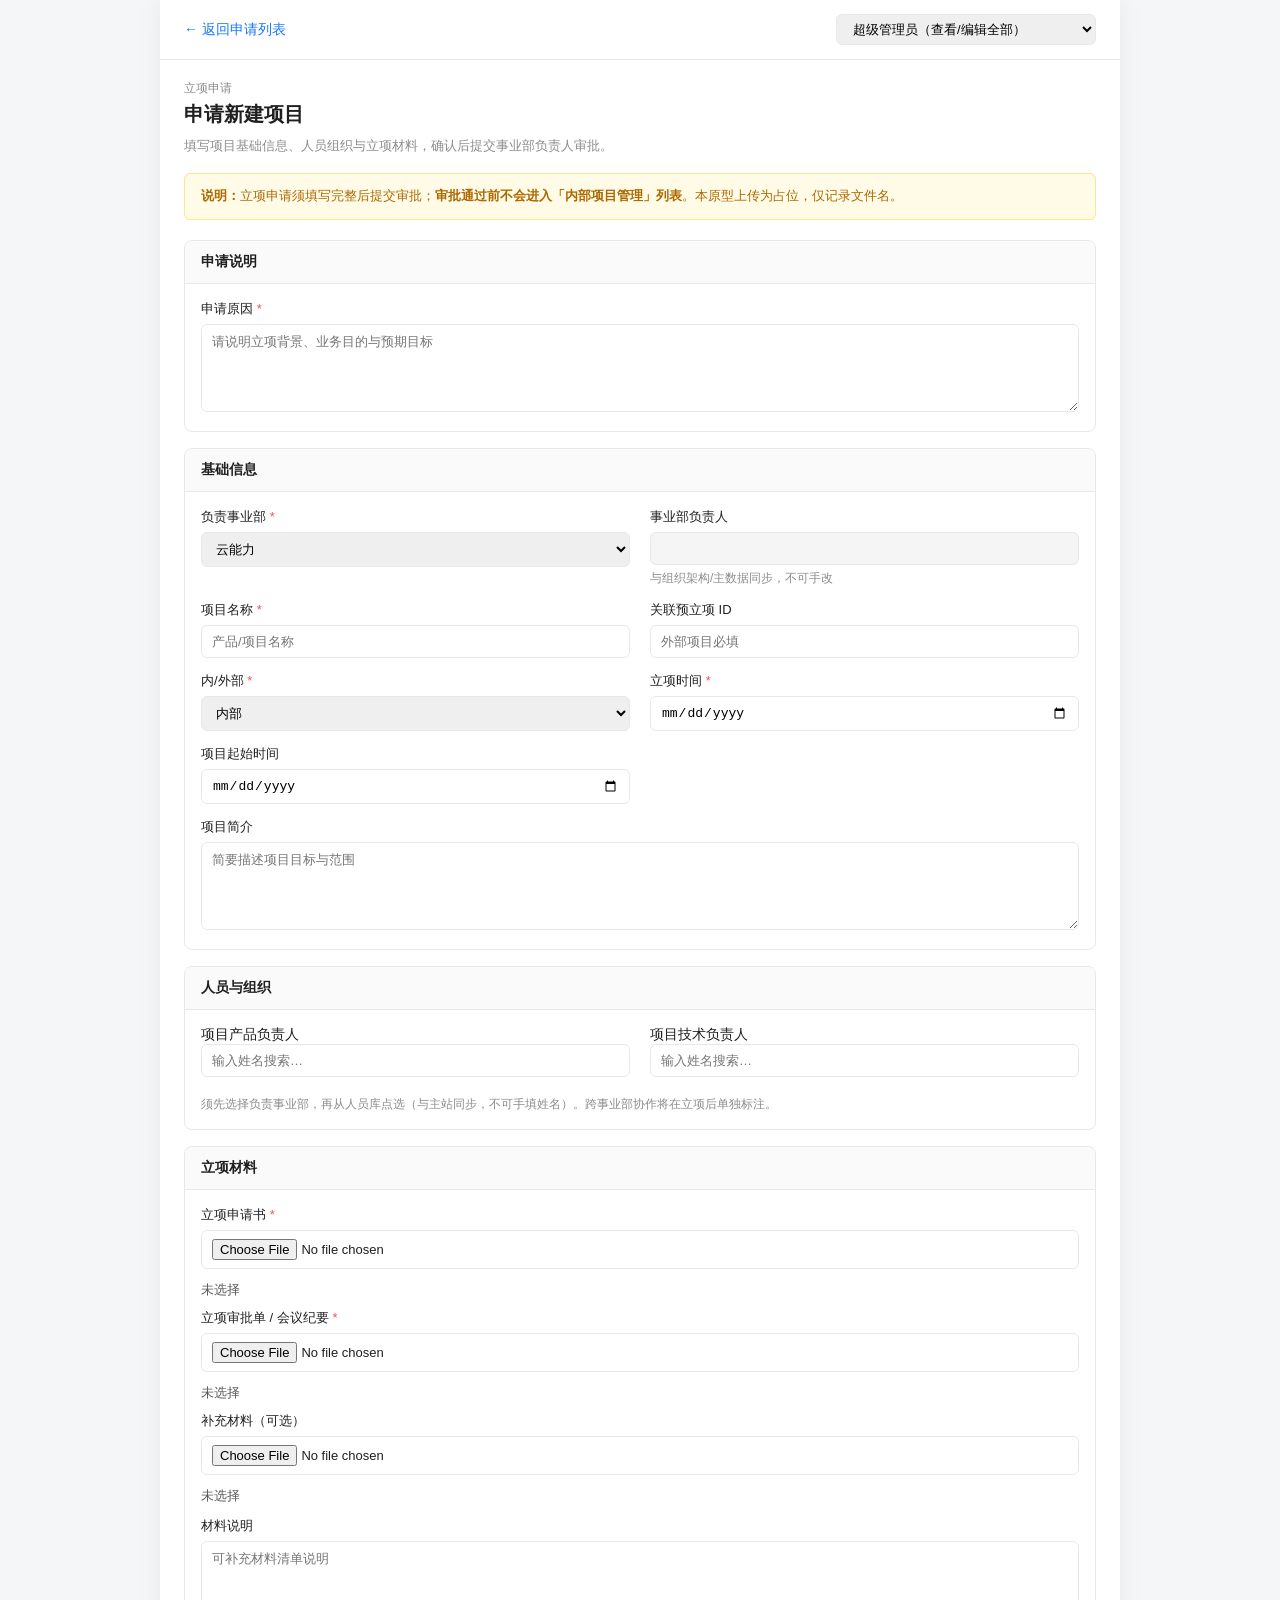
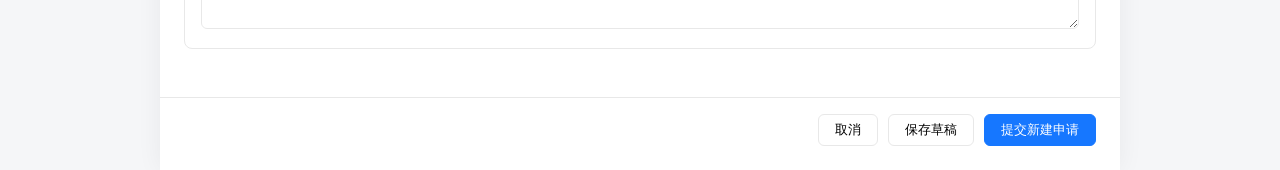
==== internal-project-management/apply-form.html @ 118da161 "Add files via upload" ====
<!DOCTYPE html>
<html lang="zh-CN">
<head>
  <meta charset="UTF-8" />
  <meta name="viewport" content="width=device-width, initial-scale=1.0" />
  <title>申请新建项目 — 内部项目管理原型图</title>
  <link rel="stylesheet" href="css/common.css" />
  <link rel="stylesheet" href="css/apply-form.css" />
</head>
<body>
  <div class="apply-form-app" id="applyFormRoot">
    <header class="apply-form-topbar">
      <a href="index.html#apply" id="btnBackApply">← 返回申请列表</a>
      <select class="role-select" id="roleSelect" aria-label="原型角色" style="padding:6px 12px;border:1px solid var(--border);border-radius:6px;min-width:260px;font-size:13px"></select>
    </header>
    <div class="apply-form-head">
      <div class="eyebrow">立项申请</div>
      <h2 id="pageTitle">申请新建项目</h2>
      <p class="lead" id="pageLead">填写项目基础信息、人员组织与立项材料，确认后提交事业部负责人审批。</p>
    </div>
    <main class="apply-form-body" id="applyFormMain"></main>
    <footer class="apply-form-footer" id="applyFormFooter"></footer>
  </div>
  <div class="toast" id="toast"></div>
  <div class="modal-overlay confirm-modal" id="confirmModal">
    <div class="modal">
      <div class="modal-header"><span id="confirmTitle">请确认</span></div>
      <div class="modal-body"><div id="confirmMessage"></div></div>
      <div class="modal-footer" style="padding:12px 20px;border-top:1px solid #e8e8e8;display:flex;justify-content:flex-end;gap:8px">
        <button type="button" class="btn" id="confirmCancel">取消</button>
        <button type="button" class="btn btn-primary" id="confirmOk">确认</button>
      </div>
    </div>
  </div>
  <script src="js/store.js"></script>
  <script src="js/approval.js"></script>
  <script src="js/project-edit.js"></script>
  <script src="js/apply-form.js"></script>
</body>
</html>
---- internal-project-management/css/common.css ----
:root {
  --primary: #1677ff;
  --primary-hover: #4096ff;
  --border: #e8e8e8;
  --bg: #f5f6f8;
  --text: #1f1f1f;
  --text-secondary: #8c8c8c;
  --status-online: #52c41a;
  --status-dev: #1677ff;
  --status-offline: #8c8c8c;
}
* { box-sizing: border-box; margin: 0; padding: 0; }
body {
  font-family: -apple-system, BlinkMacSystemFont, "Segoe UI", "PingFang SC", "Microsoft YaHei", sans-serif;
  font-size: 14px;
  color: var(--text);
  background: var(--bg);
  min-height: 100vh;
}
.btn {
  height: 32px;
  padding: 0 16px;
  border-radius: 6px;
  font-size: 13px;
  cursor: pointer;
  border: 1px solid var(--border);
  background: #fff;
  display: inline-flex;
  align-items: center;
  justify-content: center;
}
.btn-primary { background: var(--primary); color: #fff; border-color: var(--primary); }
.btn-primary:hover { background: var(--primary-hover); }
.btn:disabled { opacity: .45; cursor: not-allowed; }
.btn-danger { color: #ff4d4f; border-color: #ffccc7; }
.btn-danger:hover { background: #fff2f0; }
.status-badge {
  display: inline-flex;
  align-items: center;
  gap: 6px;
  padding: 4px 12px;
  border-radius: 6px;
  font-weight: 600;
  font-size: 13px;
}
.status-badge::before { content: ""; width: 8px; height: 8px; border-radius: 50%; }
.status-online { background: #f6ffed; color: #389e0d; border: 1px solid #b7eb8f; }
.status-online::before { background: var(--status-online); }
.status-dev { background: #e6f4ff; color: #0958d9; border: 1px solid #91caff; }
.status-dev::before { background: var(--status-dev); }
.status-offline { background: #f5f5f5; color: #595959; border: 1px solid #d9d9d9; }
.status-offline::before { background: var(--status-offline); }
.action-tag { font-size: 11px; padding: 1px 6px; border-radius: 3px; white-space: nowrap; }
.tag-warn { background: #fff7e6; color: #d46b08; border: 1px solid #ffd591; }
.tag-danger { background: #fff2f0; color: #cf1322; border: 1px solid #ffccc7; }
.modal-overlay {
  display: none;
  position: fixed;
  inset: 0;
  background: rgba(0,0,0,.45);
  z-index: 1000;
  align-items: center;
  justify-content: center;
  padding: 24px;
  pointer-events: none;
}
.modal-overlay.show { display: flex; pointer-events: auto; }
#modal.modal-overlay.show { z-index: 1100; }
.confirm-modal.show { z-index: 1200; }
.modal {
  background: #fff;
  border-radius: 8px;
  width: 480px;
  max-width: 100%;
  max-height: 85vh;
  overflow: hidden;
  display: flex;
  flex-direction: column;
  box-shadow: 0 6px 24px rgba(0,0,0,.15);
}
.modal-header {
  padding: 16px 20px;
  border-bottom: 1px solid var(--border);
  font-weight: 600;
  display: flex;
  justify-content: space-between;
  align-items: center;
  flex-shrink: 0;
}
.modal-close { background: none; border: none; font-size: 20px; cursor: pointer; color: #8c8c8c; }
.modal-body { padding: 20px; overflow-y: auto; flex: 1; }
.modal-footer {
  padding: 12px 20px;
  border-top: 1px solid var(--border);
  display: flex;
  justify-content: flex-end;
  gap: 8px;
  flex-shrink: 0;
}
.modal-footer.hidden { display: none; }
.modal-overlay.wide .modal { width: 560px; }
.modal-overlay.large .modal { width: 640px; }
.modal-body .form-field { margin-bottom: 14px; }
.modal-body .form-field label { display: block; font-size: 13px; margin-bottom: 6px; font-weight: 500; }
.modal-body .form-field input,
.modal-body .form-field textarea,
.modal-body .form-field select {
  width: 100%;
  padding: 8px 10px;
  border: 1px solid var(--border);
  border-radius: 6px;
  font-size: 13px;
}
.modal-body .form-field textarea { min-height: 80px; resize: vertical; }
.field-hint { display: block; font-size: 12px; color: #8c8c8c; margin-bottom: 6px; }
.form-section-title { font-size: 14px; font-weight: 600; margin: 0 0 12px; color: #262626; }

/* 人员搜索选择器 */
.people-picker { position: relative; }
.people-picker-input {
  width: 100%;
  padding: 8px 10px;
  border: 1px solid var(--border);
  border-radius: 6px;
  font-size: 13px;
}
.people-picker-list {
  display: none;
  position: absolute;
  left: 0;
  right: 0;
  top: 100%;
  margin: 4px 0 0;
  padding: 4px 0;
  max-height: 200px;
  overflow-y: auto;
  background: #fff;
  border: 1px solid var(--border);
  border-radius: 6px;
  box-shadow: 0 4px 12px rgba(0,0,0,.1);
  list-style: none;
  z-index: 10;
}
.people-picker-list.open { display: block; }
.people-picker-list li {
  padding: 8px 12px;
  font-size: 13px;
  cursor: pointer;
}
.people-picker-list li:hover,
.people-picker-list li:focus { background: #e6f4ff; color: #0958d9; }
.people-picker-list .people-picker-empty { color: #8c8c8c; cursor: default; }
.people-picker-list .people-picker-empty:hover { background: transparent; color: #8c8c8c; }
.people-picker-add { margin-top: 10px; }

.member-chip-list {
  display: flex;
  flex-wrap: wrap;
  gap: 8px;
  min-height: 32px;
  margin-bottom: 4px;
}
.member-chips-empty { font-size: 12px; color: #8c8c8c; }
.member-chip {
  display: inline-flex;
  align-items: center;
  gap: 4px;
  padding: 4px 8px 4px 10px;
  background: #f0f5ff;
  border: 1px solid #adc6ff;
  border-radius: 4px;
  font-size: 13px;
}
.member-chip-remove {
  border: none;
  background: none;
  color: #8c8c8c;
  cursor: pointer;
  font-size: 16px;
  line-height: 1;
  padding: 0 2px;
}
.member-chip-remove:hover { color: #ff4d4f; }
.cross-members-readonly { margin-top: 16px; padding-top: 12px; border-top: 1px dashed var(--border); }
.cross-members-readonly .member-tags { display: flex; flex-wrap: wrap; gap: 6px; margin-top: 8px; }
.edit-form-grid {
  display: grid;
  grid-template-columns: 1fr 1fr;
  gap: 12px 16px;
}
.edit-form-grid .form-field.full { grid-column: 1 / -1; }
.bu-change-reason.hidden,
.change-approval-reason.hidden { display: none; }
@media (max-width: 560px) {
  .edit-form-grid { grid-template-columns: 1fr; }
}

.cross-members-readonly .member-tag {
  font-size: 12px;
  padding: 2px 8px;
  border-radius: 4px;
  background: #fff7e6;
  border: 1px solid #ffd591;
  color: #d46b08;
}
.toast {
  position: fixed;
  bottom: 24px;
  left: 50%;
  transform: translateX(-50%);
  background: rgba(0,0,0,.78);
  color: #fff;
  padding: 10px 20px;
  border-radius: 6px;
  font-size: 13px;
  z-index: 2000;
  opacity: 0;
  transition: opacity .2s;
  pointer-events: none;
}
.toast.show { opacity: 1; }

/* 审批流程状态 */
.wf-status {
  display: inline-block;
  padding: 2px 10px;
  border-radius: 4px;
  font-size: 12px;
  font-weight: 500;
  cursor: inherit;
}
button.link.wf-status-btn { border: none; background: none; padding: 0; cursor: pointer; }
button.link.wf-status-btn:hover .wf-status { opacity: 0.85; text-decoration: underline; }
.wf-draft { background: #fff7e6; color: #d46b08; border: 1px solid #ffd591; }
.wf-pending { background: #fff2f0; color: #cf1322; border: 1px solid #ffccc7; }
.wf-reviewing { background: #e6f4ff; color: #0958d9; border: 1px solid #91caff; }
.wf-done { background: #f6ffed; color: #389e0d; border: 1px solid #b7eb8f; }
.wf-rejected { background: #f5f5f5; color: #595959; border: 1px solid #d9d9d9; }
.wf-hint { font-size: 12px; color: #8c8c8c; margin-top: 4px; max-width: 280px; }

.wf-chart-title { font-weight: 600; margin-bottom: 8px; }
.wf-chart-meta { font-size: 12px; color: #8c8c8c; display: flex; gap: 16px; margin-bottom: 20px; }
.wf-steps {
  display: flex;
  flex-direction: row;
  align-items: flex-start;
  gap: 0;
  padding: 8px 0 4px;
  overflow-x: auto;
}
.wf-step {
  flex: 1;
  min-width: 140px;
  display: flex;
  flex-direction: column;
  align-items: center;
  text-align: center;
  padding: 0 20px;
  position: relative;
}
.wf-step:not(:last-child)::after {
  content: "";
  position: absolute;
  top: 14px;
  left: calc(50% + 18px);
  width: calc(100% - 36px);
  height: 2px;
  background: #e8e8e8;
  z-index: 0;
}
.wf-step.done:not(:last-child)::after { background: #91caff; }
.wf-step-icon {
  width: 28px;
  height: 28px;
  border-radius: 50%;
  border: 2px solid #d9d9d9;
  display: flex;
  align-items: center;
  justify-content: center;
  font-size: 12px;
  background: #fff;
  flex-shrink: 0;
  z-index: 1;
  margin-bottom: 10px;
}
.wf-step.done .wf-step-icon { background: #1677ff; border-color: #1677ff; color: #fff; }
.wf-step.active .wf-step-icon { border-color: #1677ff; color: #1677ff; box-shadow: 0 0 0 3px #e6f4ff; }
.wf-step.rejected .wf-step-icon { border-color: #ff4d4f; color: #ff4d4f; }
.wf-step-body { width: 100%; }
.wf-step-label { font-weight: 500; font-size: 13px; }
.wf-step-assignee { font-size: 12px; color: #8c8c8c; margin-top: 2px; }
.wf-step-status { font-size: 12px; margin-top: 6px; }
.wf-step-tag { font-size: 11px; padding: 1px 6px; border-radius: 3px; margin-left: 6px; }
.wf-step-tag.pending { background: #fff2f0; color: #cf1322; }
.wf-step-tag.reviewing { background: #e6f4ff; color: #0958d9; }
.wf-step-time { font-size: 11px; color: #bfbfbf; margin-top: 2px; }
.wf-files { margin-top: 20px; padding-top: 16px; border-top: 1px solid #e8e8e8; }
.wf-files-title { font-size: 13px; font-weight: 500; margin-bottom: 10px; }
.wf-file-item {
  display: flex;
  align-items: center;
  gap: 10px;
  padding: 8px 12px;
  background: #fafafa;
  border-radius: 6px;
  margin-bottom: 6px;
  font-size: 13px;
}
.wf-file-size { color: #8c8c8c; font-size: 12px; flex: 1; }

.confirm-modal .modal { width: 420px; }
.confirm-modal .modal-body p { font-size: 14px; line-height: 1.6; }
.flow-modal .modal { width: 560px; }

/* 审批列表内嵌进度 */
#panelApprove table th.col-progress,
#panelApprove table td.col-progress {
  min-width: 320px;
  max-width: 480px;
  white-space: normal;
}
.wf-inline {
  display: flex;
  flex-wrap: wrap;
  align-items: center;
  gap: 2px 0;
  font-size: 12px;
  line-height: 1.4;
}
.wf-inline-arrow {
  display: inline-block;
  width: 14px;
  height: 1px;
  background: #d9d9d9;
  margin: 0 4px;
  position: relative;
  flex-shrink: 0;
}
.wf-inline-arrow::after {
  content: "";
  position: absolute;
  right: 0;
  top: -3px;
  border: 4px solid transparent;
  border-left-color: #d9d9d9;
}
.wf-inline-step {
  display: inline-flex;
  flex-direction: column;
  align-items: center;
  padding: 4px 8px;
  border-radius: 6px;
  border: 1px solid #e8e8e8;
  background: #fafafa;
  min-width: 72px;
  position: relative;
}
.wf-inline-step .wf-inline-label { font-weight: 500; color: #595959; font-size: 11px; }
.wf-inline-step .wf-inline-sub { font-size: 10px; color: #8c8c8c; margin-top: 2px; max-width: 88px; overflow: hidden; text-overflow: ellipsis; white-space: nowrap; }
.wf-inline-step.done { background: #f6ffed; border-color: #b7eb8f; }
.wf-inline-step.done .wf-inline-label { color: #389e0d; }
.wf-inline-step.done::before { content: "✓"; position: absolute; top: -6px; right: -4px; font-size: 10px; color: #52c41a; background: #fff; border-radius: 50%; width: 14px; height: 14px; line-height: 14px; text-align: center; }
.wf-inline-step.active { background: #e6f4ff; border-color: #91caff; box-shadow: 0 0 0 2px rgba(22,119,255,.12); }
.wf-inline-step.active .wf-inline-label { color: #0958d9; }
.wf-inline-step.wait { opacity: 0.75; }
.wf-inline-step.rejected { background: #fff2f0; border-color: #ffccc7; }
.wf-inline-step.rejected .wf-inline-label { color: #cf1322; }
.wf-inline-tag {
  font-style: normal;
  font-size: 10px;
  padding: 0 4px;
  border-radius: 2px;
  margin-top: 3px;
  background: #fff7e6;
  color: #d46b08;
}
.wf-inline-step.active .wf-inline-tag { background: #fff2f0; color: #cf1322; }
.wf-inline-files {
  flex: 1 1 100%;
  margin-top: 6px;
}
.btn-view-file-inline {
  font-size: 12px;
  padding: 0;
}
---- internal-project-management/css/apply-form.css ----
.apply-form-app {
  max-width: 960px;
  margin: 0 auto;
  background: #fff;
  min-height: 100vh;
  box-shadow: 0 0 24px rgba(0, 0, 0, 0.06);
}
.apply-form-topbar {
  display: flex;
  align-items: center;
  justify-content: space-between;
  padding: 14px 24px;
  border-bottom: 1px solid var(--border);
}
.apply-form-topbar a { color: var(--primary); font-size: 14px; text-decoration: none; }
.apply-form-topbar a:hover { text-decoration: underline; }
.apply-form-head {
  padding: 20px 24px 0;
}
.apply-form-head .eyebrow {
  font-size: 12px;
  color: var(--text-secondary);
  margin-bottom: 4px;
}
.apply-form-head h2 {
  font-size: 20px;
  font-weight: 600;
  margin-bottom: 8px;
}
.apply-form-head .lead {
  font-size: 13px;
  color: var(--text-secondary);
  line-height: 1.6;
}
.apply-form-body {
  padding: 16px 24px 32px;
}
.apply-alert {
  padding: 12px 16px;
  border-radius: 6px;
  font-size: 13px;
  line-height: 1.6;
  margin-bottom: 20px;
}
.apply-alert.warn {
  background: #fffbe6;
  border: 1px solid #ffe58f;
  color: #ad6800;
}
.apply-section {
  border: 1px solid var(--border);
  border-radius: 8px;
  margin-bottom: 16px;
  overflow: hidden;
}
.apply-section-title {
  padding: 12px 16px;
  background: #fafafa;
  border-bottom: 1px solid var(--border);
  font-size: 14px;
  font-weight: 600;
}
.apply-section-body {
  padding: 16px;
}
.apply-grid {
  display: grid;
  grid-template-columns: 1fr 1fr;
  gap: 14px 20px;
}
.apply-grid .full { grid-column: 1 / -1; }
.apply-field label {
  display: block;
  font-size: 13px;
  margin-bottom: 6px;
  font-weight: 500;
}
.apply-field input,
.apply-field select,
.apply-field textarea {
  width: 100%;
  padding: 8px 10px;
  border: 1px solid var(--border);
  border-radius: 6px;
  font-size: 13px;
}
.apply-field textarea { min-height: 88px; resize: vertical; }
.apply-field input:disabled,
.apply-field select:disabled {
  background: #f5f5f5;
  color: #595959;
}
.apply-field .hint {
  font-size: 12px;
  color: #8c8c8c;
  margin-top: 4px;
  line-height: 1.5;
}
.apply-field .req { color: #ff4d4f; }
.file-row {
  display: flex;
  align-items: center;
  gap: 12px;
  flex-wrap: wrap;
  margin-bottom: 10px;
}
.file-row .file-name {
  font-size: 13px;
  color: #595959;
}
.apply-view .apply-field input,
.apply-view .apply-field select,
.apply-view .apply-field textarea {
  border: none;
  background: transparent;
  padding: 0;
  pointer-events: none;
}
.apply-view .people-picker-list { display: none !important; }
.apply-form-footer {
  display: flex;
  justify-content: flex-end;
  gap: 10px;
  padding: 16px 24px 24px;
  border-top: 1px solid var(--border);
}
.apply-status-text {
  display: inline-block;
  font-size: 13px;
  font-weight: 500;
}
.apply-status-draft { color: #d46b08; }
.apply-status-reviewing { color: #0958d9; }
.apply-status-pending { color: #cf1322; }
.apply-status-done { color: #389e0d; }
.apply-status-rejected { color: #595959; }

@media (max-width: 720px) {
  .apply-grid { grid-template-columns: 1fr; }
}
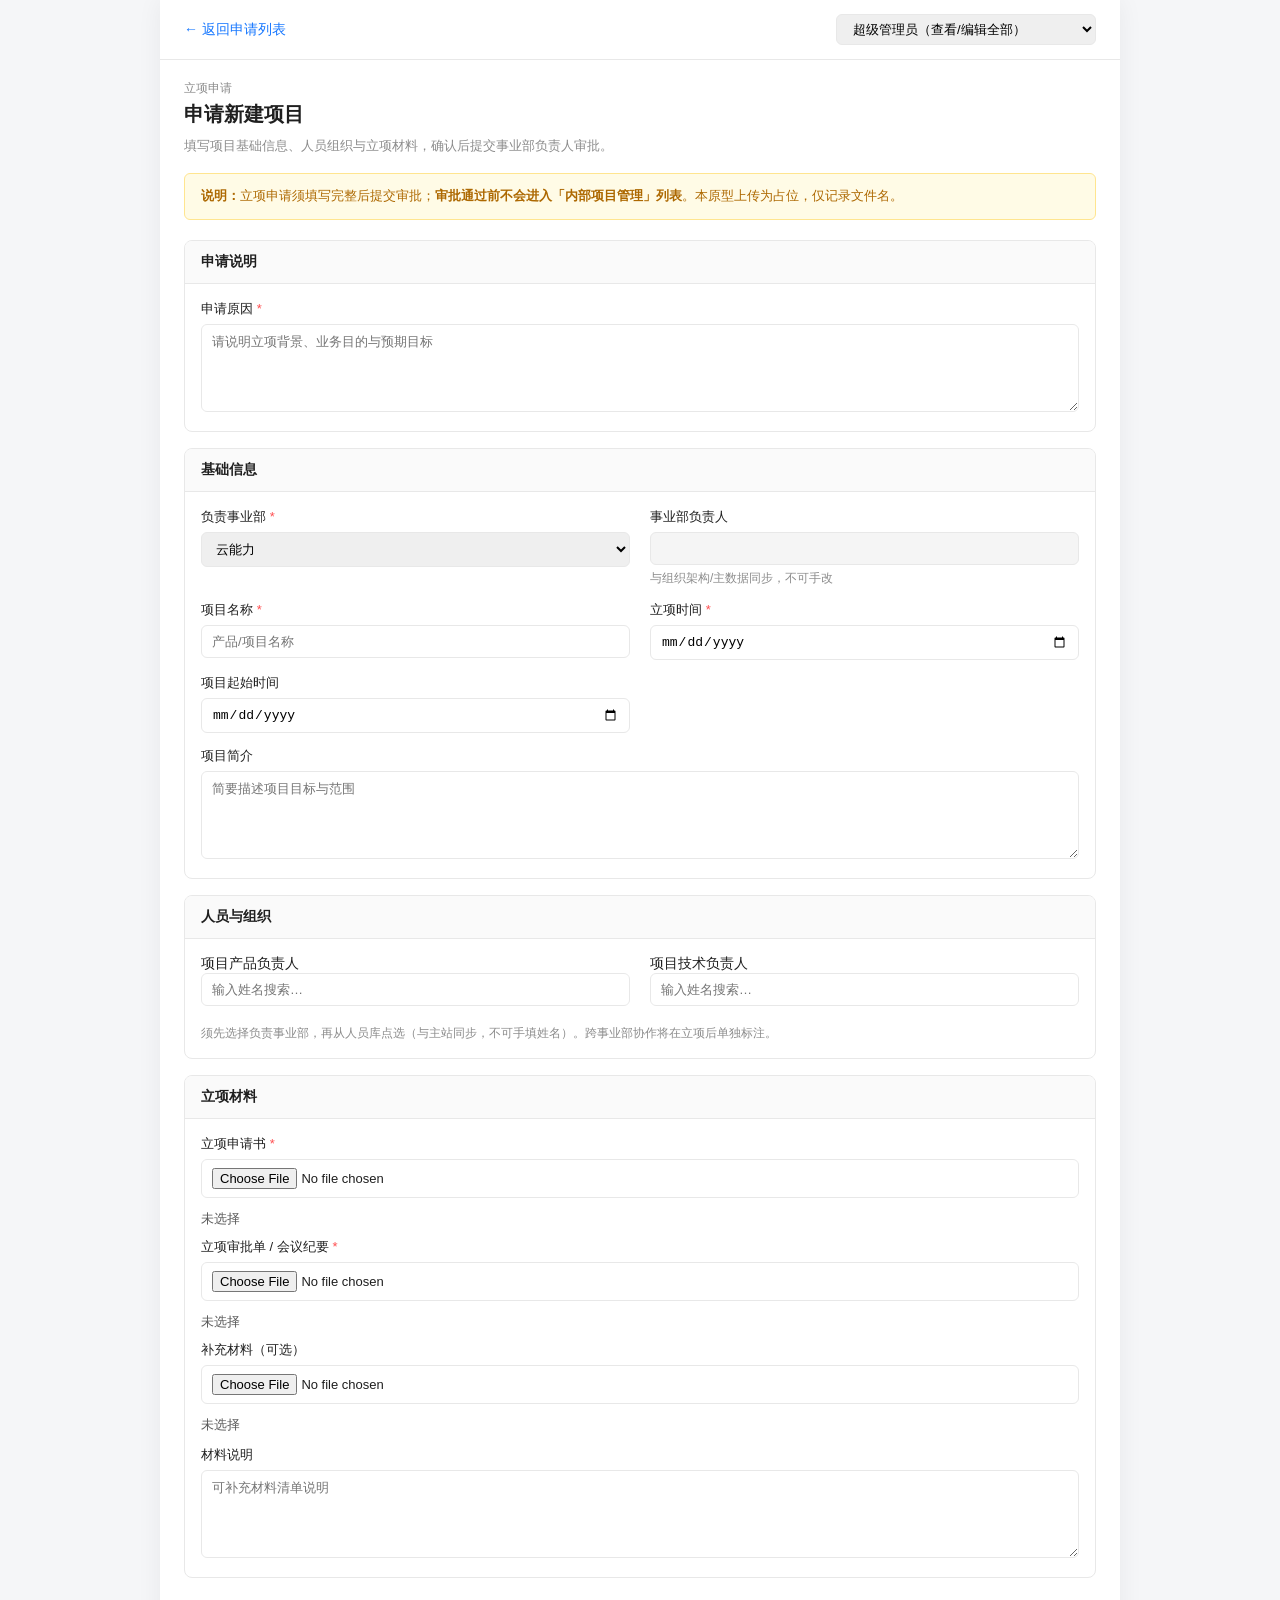
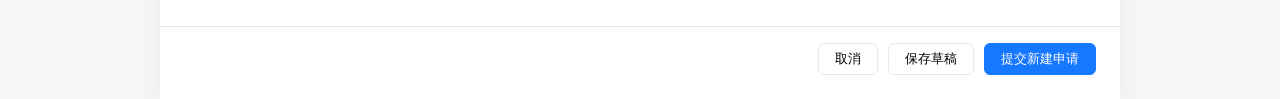
==== commit 2519c8c2: "Update apply-form.html" ====
--- a/internal-project-management/apply-form.html
+++ b/internal-project-management/apply-form.html
@@ -32,9 +32,9 @@
       </div>
     </div>
   </div>
-  <script src="js/store.js"></script>
-  <script src="js/approval.js"></script>
-  <script src="js/project-edit.js"></script>
-  <script src="js/apply-form.js"></script>
+  <script src="js/store.js?v=3"></script>
+  <script src="js/approval.js?v=3"></script>
+  <script src="js/project-edit.js?v=3"></script>
+  <script src="js/apply-form.js?v=3"></script>
 </body>
 </html>
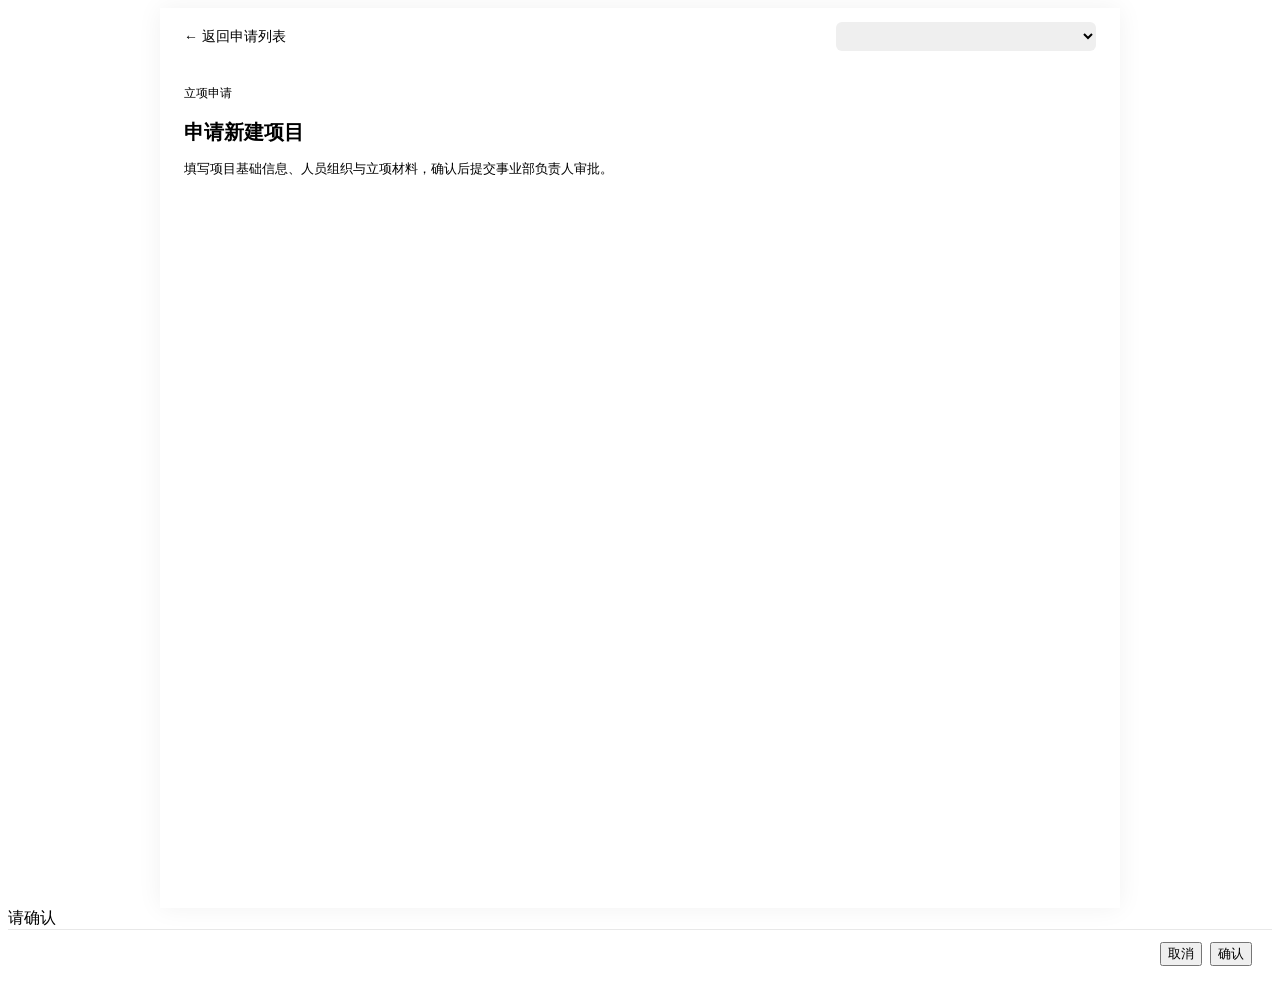
==== commit 56d7772d: "Update apply-form.html" ====
--- a/internal-project-management/apply-form.html
+++ b/internal-project-management/apply-form.html
@@ -32,9 +32,9 @@
       </div>
     </div>
   </div>
-  <script src="js/store.js?v=3"></script>
-  <script src="js/approval.js?v=3"></script>
-  <script src="js/project-edit.js?v=3"></script>
-  <script src="js/apply-form.js?v=3"></script>
+  <script src="js/store.js?v=4"></script>
+  <script src="js/approval.js?v=4"></script>
+  <script src="js/project-edit.js?v=4"></script>
+  <script src="js/apply-form.js?v=4"></script>
 </body>
 </html>
--- a/internal-project-management/css/common.css
+++ b/internal-project-management/css/common.css
@@ -1,385 +1,840 @@
-:root {
-  --primary: #1677ff;
-  --primary-hover: #4096ff;
-  --border: #e8e8e8;
-  --bg: #f5f6f8;
-  --text: #1f1f1f;
-  --text-secondary: #8c8c8c;
-  --status-online: #52c41a;
-  --status-dev: #1677ff;
-  --status-offline: #8c8c8c;
-}
-* { box-sizing: border-box; margin: 0; padding: 0; }
-body {
-  font-family: -apple-system, BlinkMacSystemFont, "Segoe UI", "PingFang SC", "Microsoft YaHei", sans-serif;
-  font-size: 14px;
-  color: var(--text);
-  background: var(--bg);
-  min-height: 100vh;
-}
-.btn {
-  height: 32px;
-  padding: 0 16px;
-  border-radius: 6px;
-  font-size: 13px;
-  cursor: pointer;
-  border: 1px solid var(--border);
-  background: #fff;
-  display: inline-flex;
-  align-items: center;
-  justify-content: center;
-}
-.btn-primary { background: var(--primary); color: #fff; border-color: var(--primary); }
-.btn-primary:hover { background: var(--primary-hover); }
-.btn:disabled { opacity: .45; cursor: not-allowed; }
-.btn-danger { color: #ff4d4f; border-color: #ffccc7; }
-.btn-danger:hover { background: #fff2f0; }
-.status-badge {
-  display: inline-flex;
-  align-items: center;
-  gap: 6px;
-  padding: 4px 12px;
-  border-radius: 6px;
-  font-weight: 600;
-  font-size: 13px;
-}
-.status-badge::before { content: ""; width: 8px; height: 8px; border-radius: 50%; }
-.status-online { background: #f6ffed; color: #389e0d; border: 1px solid #b7eb8f; }
-.status-online::before { background: var(--status-online); }
-.status-dev { background: #e6f4ff; color: #0958d9; border: 1px solid #91caff; }
-.status-dev::before { background: var(--status-dev); }
-.status-offline { background: #f5f5f5; color: #595959; border: 1px solid #d9d9d9; }
-.status-offline::before { background: var(--status-offline); }
-.action-tag { font-size: 11px; padding: 1px 6px; border-radius: 3px; white-space: nowrap; }
-.tag-warn { background: #fff7e6; color: #d46b08; border: 1px solid #ffd591; }
-.tag-danger { background: #fff2f0; color: #cf1322; border: 1px solid #ffccc7; }
-.modal-overlay {
-  display: none;
-  position: fixed;
-  inset: 0;
-  background: rgba(0,0,0,.45);
-  z-index: 1000;
-  align-items: center;
-  justify-content: center;
-  padding: 24px;
-  pointer-events: none;
-}
-.modal-overlay.show { display: flex; pointer-events: auto; }
-#modal.modal-overlay.show { z-index: 1100; }
-.confirm-modal.show { z-index: 1200; }
-.modal {
-  background: #fff;
-  border-radius: 8px;
-  width: 480px;
-  max-width: 100%;
-  max-height: 85vh;
-  overflow: hidden;
-  display: flex;
-  flex-direction: column;
-  box-shadow: 0 6px 24px rgba(0,0,0,.15);
-}
-.modal-header {
-  padding: 16px 20px;
-  border-bottom: 1px solid var(--border);
-  font-weight: 600;
-  display: flex;
-  justify-content: space-between;
-  align-items: center;
-  flex-shrink: 0;
-}
-.modal-close { background: none; border: none; font-size: 20px; cursor: pointer; color: #8c8c8c; }
-.modal-body { padding: 20px; overflow-y: auto; flex: 1; }
-.modal-footer {
-  padding: 12px 20px;
-  border-top: 1px solid var(--border);
-  display: flex;
-  justify-content: flex-end;
-  gap: 8px;
-  flex-shrink: 0;
-}
-.modal-footer.hidden { display: none; }
-.modal-overlay.wide .modal { width: 560px; }
-.modal-overlay.large .modal { width: 640px; }
-.modal-body .form-field { margin-bottom: 14px; }
-.modal-body .form-field label { display: block; font-size: 13px; margin-bottom: 6px; font-weight: 500; }
-.modal-body .form-field input,
-.modal-body .form-field textarea,
-.modal-body .form-field select {
-  width: 100%;
-  padding: 8px 10px;
-  border: 1px solid var(--border);
-  border-radius: 6px;
-  font-size: 13px;
-}
-.modal-body .form-field textarea { min-height: 80px; resize: vertical; }
-.field-hint { display: block; font-size: 12px; color: #8c8c8c; margin-bottom: 6px; }
-.form-section-title { font-size: 14px; font-weight: 600; margin: 0 0 12px; color: #262626; }
-
-/* 人员搜索选择器 */
-.people-picker { position: relative; }
-.people-picker-input {
-  width: 100%;
-  padding: 8px 10px;
-  border: 1px solid var(--border);
-  border-radius: 6px;
-  font-size: 13px;
-}
-.people-picker-list {
-  display: none;
-  position: absolute;
-  left: 0;
-  right: 0;
-  top: 100%;
-  margin: 4px 0 0;
-  padding: 4px 0;
-  max-height: 200px;
-  overflow-y: auto;
-  background: #fff;
-  border: 1px solid var(--border);
-  border-radius: 6px;
-  box-shadow: 0 4px 12px rgba(0,0,0,.1);
-  list-style: none;
-  z-index: 10;
-}
-.people-picker-list.open { display: block; }
-.people-picker-list li {
-  padding: 8px 12px;
-  font-size: 13px;
-  cursor: pointer;
-}
-.people-picker-list li:hover,
-.people-picker-list li:focus { background: #e6f4ff; color: #0958d9; }
-.people-picker-list .people-picker-empty { color: #8c8c8c; cursor: default; }
-.people-picker-list .people-picker-empty:hover { background: transparent; color: #8c8c8c; }
-.people-picker-add { margin-top: 10px; }
-
-.member-chip-list {
-  display: flex;
-  flex-wrap: wrap;
-  gap: 8px;
-  min-height: 32px;
-  margin-bottom: 4px;
-}
-.member-chips-empty { font-size: 12px; color: #8c8c8c; }
-.member-chip {
-  display: inline-flex;
-  align-items: center;
-  gap: 4px;
-  padding: 4px 8px 4px 10px;
-  background: #f0f5ff;
-  border: 1px solid #adc6ff;
-  border-radius: 4px;
-  font-size: 13px;
-}
-.member-chip-remove {
-  border: none;
-  background: none;
-  color: #8c8c8c;
-  cursor: pointer;
-  font-size: 16px;
-  line-height: 1;
-  padding: 0 2px;
-}
-.member-chip-remove:hover { color: #ff4d4f; }
-.cross-members-readonly { margin-top: 16px; padding-top: 12px; border-top: 1px dashed var(--border); }
-.cross-members-readonly .member-tags { display: flex; flex-wrap: wrap; gap: 6px; margin-top: 8px; }
-.edit-form-grid {
-  display: grid;
-  grid-template-columns: 1fr 1fr;
-  gap: 12px 16px;
-}
-.edit-form-grid .form-field.full { grid-column: 1 / -1; }
-.bu-change-reason.hidden,
-.change-approval-reason.hidden { display: none; }
-@media (max-width: 560px) {
-  .edit-form-grid { grid-template-columns: 1fr; }
-}
-
-.cross-members-readonly .member-tag {
-  font-size: 12px;
-  padding: 2px 8px;
-  border-radius: 4px;
-  background: #fff7e6;
-  border: 1px solid #ffd591;
-  color: #d46b08;
-}
-.toast {
-  position: fixed;
-  bottom: 24px;
-  left: 50%;
-  transform: translateX(-50%);
-  background: rgba(0,0,0,.78);
-  color: #fff;
-  padding: 10px 20px;
-  border-radius: 6px;
-  font-size: 13px;
-  z-index: 2000;
-  opacity: 0;
-  transition: opacity .2s;
-  pointer-events: none;
-}
-.toast.show { opacity: 1; }
-
-/* 审批流程状态 */
-.wf-status {
-  display: inline-block;
-  padding: 2px 10px;
-  border-radius: 4px;
-  font-size: 12px;
-  font-weight: 500;
-  cursor: inherit;
-}
-button.link.wf-status-btn { border: none; background: none; padding: 0; cursor: pointer; }
-button.link.wf-status-btn:hover .wf-status { opacity: 0.85; text-decoration: underline; }
-.wf-draft { background: #fff7e6; color: #d46b08; border: 1px solid #ffd591; }
-.wf-pending { background: #fff2f0; color: #cf1322; border: 1px solid #ffccc7; }
-.wf-reviewing { background: #e6f4ff; color: #0958d9; border: 1px solid #91caff; }
-.wf-done { background: #f6ffed; color: #389e0d; border: 1px solid #b7eb8f; }
-.wf-rejected { background: #f5f5f5; color: #595959; border: 1px solid #d9d9d9; }
-.wf-hint { font-size: 12px; color: #8c8c8c; margin-top: 4px; max-width: 280px; }
-
-.wf-chart-title { font-weight: 600; margin-bottom: 8px; }
-.wf-chart-meta { font-size: 12px; color: #8c8c8c; display: flex; gap: 16px; margin-bottom: 20px; }
-.wf-steps {
-  display: flex;
-  flex-direction: row;
-  align-items: flex-start;
-  gap: 0;
-  padding: 8px 0 4px;
-  overflow-x: auto;
-}
-.wf-step {
-  flex: 1;
-  min-width: 140px;
-  display: flex;
-  flex-direction: column;
-  align-items: center;
-  text-align: center;
-  padding: 0 20px;
-  position: relative;
-}
-.wf-step:not(:last-child)::after {
-  content: "";
-  position: absolute;
-  top: 14px;
-  left: calc(50% + 18px);
-  width: calc(100% - 36px);
-  height: 2px;
-  background: #e8e8e8;
-  z-index: 0;
-}
-.wf-step.done:not(:last-child)::after { background: #91caff; }
-.wf-step-icon {
-  width: 28px;
-  height: 28px;
-  border-radius: 50%;
-  border: 2px solid #d9d9d9;
-  display: flex;
-  align-items: center;
-  justify-content: center;
-  font-size: 12px;
-  background: #fff;
-  flex-shrink: 0;
-  z-index: 1;
-  margin-bottom: 10px;
-}
-.wf-step.done .wf-step-icon { background: #1677ff; border-color: #1677ff; color: #fff; }
-.wf-step.active .wf-step-icon { border-color: #1677ff; color: #1677ff; box-shadow: 0 0 0 3px #e6f4ff; }
-.wf-step.rejected .wf-step-icon { border-color: #ff4d4f; color: #ff4d4f; }
-.wf-step-body { width: 100%; }
-.wf-step-label { font-weight: 500; font-size: 13px; }
-.wf-step-assignee { font-size: 12px; color: #8c8c8c; margin-top: 2px; }
-.wf-step-status { font-size: 12px; margin-top: 6px; }
-.wf-step-tag { font-size: 11px; padding: 1px 6px; border-radius: 3px; margin-left: 6px; }
-.wf-step-tag.pending { background: #fff2f0; color: #cf1322; }
-.wf-step-tag.reviewing { background: #e6f4ff; color: #0958d9; }
-.wf-step-time { font-size: 11px; color: #bfbfbf; margin-top: 2px; }
-.wf-files { margin-top: 20px; padding-top: 16px; border-top: 1px solid #e8e8e8; }
-.wf-files-title { font-size: 13px; font-weight: 500; margin-bottom: 10px; }
-.wf-file-item {
-  display: flex;
-  align-items: center;
-  gap: 10px;
-  padding: 8px 12px;
-  background: #fafafa;
-  border-radius: 6px;
-  margin-bottom: 6px;
-  font-size: 13px;
-}
-.wf-file-size { color: #8c8c8c; font-size: 12px; flex: 1; }
-
-.confirm-modal .modal { width: 420px; }
-.confirm-modal .modal-body p { font-size: 14px; line-height: 1.6; }
-.flow-modal .modal { width: 560px; }
-
-/* 审批列表内嵌进度 */
-#panelApprove table th.col-progress,
-#panelApprove table td.col-progress {
-  min-width: 320px;
-  max-width: 480px;
-  white-space: normal;
-}
-.wf-inline {
-  display: flex;
-  flex-wrap: wrap;
-  align-items: center;
-  gap: 2px 0;
-  font-size: 12px;
-  line-height: 1.4;
-}
-.wf-inline-arrow {
-  display: inline-block;
-  width: 14px;
-  height: 1px;
-  background: #d9d9d9;
-  margin: 0 4px;
-  position: relative;
-  flex-shrink: 0;
-}
-.wf-inline-arrow::after {
-  content: "";
-  position: absolute;
-  right: 0;
-  top: -3px;
-  border: 4px solid transparent;
-  border-left-color: #d9d9d9;
-}
-.wf-inline-step {
-  display: inline-flex;
-  flex-direction: column;
-  align-items: center;
-  padding: 4px 8px;
-  border-radius: 6px;
-  border: 1px solid #e8e8e8;
-  background: #fafafa;
-  min-width: 72px;
-  position: relative;
-}
-.wf-inline-step .wf-inline-label { font-weight: 500; color: #595959; font-size: 11px; }
-.wf-inline-step .wf-inline-sub { font-size: 10px; color: #8c8c8c; margin-top: 2px; max-width: 88px; overflow: hidden; text-overflow: ellipsis; white-space: nowrap; }
-.wf-inline-step.done { background: #f6ffed; border-color: #b7eb8f; }
-.wf-inline-step.done .wf-inline-label { color: #389e0d; }
-.wf-inline-step.done::before { content: "✓"; position: absolute; top: -6px; right: -4px; font-size: 10px; color: #52c41a; background: #fff; border-radius: 50%; width: 14px; height: 14px; line-height: 14px; text-align: center; }
-.wf-inline-step.active { background: #e6f4ff; border-color: #91caff; box-shadow: 0 0 0 2px rgba(22,119,255,.12); }
-.wf-inline-step.active .wf-inline-label { color: #0958d9; }
-.wf-inline-step.wait { opacity: 0.75; }
-.wf-inline-step.rejected { background: #fff2f0; border-color: #ffccc7; }
-.wf-inline-step.rejected .wf-inline-label { color: #cf1322; }
-.wf-inline-tag {
-  font-style: normal;
-  font-size: 10px;
-  padding: 0 4px;
-  border-radius: 2px;
-  margin-top: 3px;
-  background: #fff7e6;
-  color: #d46b08;
-}
-.wf-inline-step.active .wf-inline-tag { background: #fff2f0; color: #cf1322; }
-.wf-inline-files {
-  flex: 1 1 100%;
-  margin-top: 6px;
-}
-.btn-view-file-inline {
-  font-size: 12px;
-  padding: 0;
-}
+/**
+ * 项目基础信息 / 人员编辑弹窗（列表页、详情页共用）
+ */
+(function () {
+  const { PEOPLE_POOL, BU_CODES, BU_LEADS, genProjectId, getPersonBu, getRole, addActivity } = window.IPM;
+
+  function esc(s) {
+    if (s == null) return "";
+    return String(s)
+      .replace(/&/g, "&amp;")
+      .replace(/</g, "&lt;")
+      .replace(/>/g, "&gt;")
+      .replace(/"/g, "&quot;");
+  }
+
+  function showToast(msg) {
+    const el = document.getElementById("toast");
+    if (!el) return;
+    el.textContent = msg;
+    el.classList.add("show");
+    setTimeout(() => el.classList.remove("show"), 2400);
+  }
+
+  function openModal(title, bodyHtml, footerHtml, sizeClass = "") {
+    const overlay = document.getElementById("modal");
+    if (!overlay) {
+      showToast("弹窗未就绪，请刷新页面");
+      return false;
+    }
+    document.getElementById("modalTitle").textContent = title;
+    document.getElementById("modalBody").innerHTML = bodyHtml;
+    const foot = document.getElementById("modalFooter");
+    foot.innerHTML = footerHtml || "";
+    foot.classList.toggle("hidden", !footerHtml);
+    overlay.className = "modal-overlay show" + (sizeClass ? " " + sizeClass : "");
+    return true;
+  }
+
+  function closeModal() {
+    document.getElementById("modal")?.classList.remove("show");
+  }
+
+  function bindModalClose() {
+    document.querySelectorAll("#modal [data-close]").forEach((b) => (b.onclick = closeModal));
+  }
+
+  function initModalShell() {
+    const overlay = document.getElementById("modal");
+    if (!overlay || overlay.dataset.bound) return;
+    overlay.dataset.bound = "1";
+    document.getElementById("modalClose")?.addEventListener("click", closeModal);
+    overlay.addEventListener("click", (e) => {
+      if (e.target.id === "modal") closeModal();
+    });
+  }
+
+  function renderPersonPicker(id, label, value, hint) {
+    return `
+      <div class="form-field people-picker-field">
+        <label for="${id}Input">${label}</label>
+        ${hint ? `<span class="field-hint">${hint}</span>` : ""}
+        <div class="people-picker" data-picker="${id}">
+          <input type="text" class="people-picker-input" id="${id}Input" value="${esc(value)}" placeholder="输入姓名搜索…" autocomplete="off" />
+          <input type="hidden" id="${id}Value" value="${esc(value)}" />
+          <ul class="people-picker-list" id="${id}List" role="listbox"></ul>
+        </div>
+      </div>`;
+  }
+
+  function filterPeoplePool(query, exclude) {
+    const q = (query || "").trim().toLowerCase();
+    const ex = new Set(exclude.filter(Boolean));
+    return PEOPLE_POOL.filter((n) => {
+      if (ex.has(n)) return false;
+      if (!q) return true;
+      return n.toLowerCase().includes(q);
+    });
+  }
+
+  function bindPersonPicker(id, excludeFn) {
+    const input = document.getElementById(`${id}Input`);
+    const hidden = document.getElementById(`${id}Value`);
+    const list = document.getElementById(`${id}List`);
+    if (!input || !hidden || !list) return;
+
+    const render = () => {
+      const exclude = excludeFn();
+      const items = filterPeoplePool(input.value, exclude).slice(0, 12);
+      if (!items.length) {
+        list.innerHTML = `<li class="people-picker-empty">无匹配人员</li>`;
+      } else {
+        list.innerHTML = items
+          .map((n) => `<li role="option" data-name="${esc(n)}" tabindex="-1">${esc(n)}</li>`)
+          .join("");
+      }
+      list.classList.add("open");
+    };
+
+    const pick = (name) => {
+      hidden.value = name;
+      input.value = name;
+      list.classList.remove("open");
+      input.dispatchEvent(new Event("input", { bubbles: true }));
+    };
+
+    input.addEventListener("focus", render);
+    input.addEventListener("input", render);
+    input.addEventListener("keydown", (e) => {
+      if (e.key === "Escape") list.classList.remove("open");
+      if (e.key === "Enter") {
+        const first = list.querySelector("li[data-name]");
+        if (first) {
+          e.preventDefault();
+          pick(first.dataset.name);
+        }
+      }
+    });
+    list.addEventListener("mousedown", (e) => {
+      const li = e.target.closest("li[data-name]");
+      if (li) {
+        e.preventDefault();
+        pick(li.dataset.name);
+      }
+    });
+    input.addEventListener("blur", () => {
+      setTimeout(() => list.classList.remove("open"), 120);
+    });
+  }
+
+  function collectUnifiedMembers(p) {
+    const m = p.members || {};
+    const list = [];
+    const seen = new Set();
+    (m.buMembers || []).forEach((name) => {
+      if (!name || seen.has(name)) return;
+      seen.add(name);
+      list.push({ name, bu: p.bu || getPersonBu(name) });
+    });
+    (m.crossBuMembers || []).forEach((x) => {
+      const name = typeof x === "string" ? x : x?.name;
+      if (!name || seen.has(name)) return;
+      seen.add(name);
+      list.push({ name, bu: (typeof x === "object" && x.bu) || getPersonBu(name) });
+    });
+    return list;
+  }
+
+  function renderPeopleEditBody(p) {
+    return `
+      <div class="people-edit-form">
+        <p class="form-section-title">项目负责人</p>
+        <div class="edit-form-grid" style="margin-bottom:16px">
+          ${renderPersonPicker("peProduct", "项目产品负责人", p.productOwner)}
+          ${renderPersonPicker("peTech", "项目技术负责人", p.techLead)}
+          <div class="form-field full change-approval-reason hidden" id="peChangeReasonWrap">
+            <label>变更说明 <span class="req">*</span></label>
+            <textarea id="peChangeReason" placeholder="变更产品/技术负责人时须填写说明"></textarea>
+          </div>
+        </div>
+        <p class="field-hint" style="margin-bottom:12px">变更<strong>产品/技术负责人</strong>须提交审批（与列表「编辑」逻辑一致）；项目成员可直接保存。保存后详情页仍按本事业部 / 跨事业部分开展示。</p>
+        <p class="form-section-title">项目成员</p>
+        <p class="field-hint" style="margin-bottom:8px">下方搜索姓名可添加成员（不区分事业部）；已添加成员点击 × 可移除</p>
+        <div class="member-chip-list" id="peMemberChips"></div>
+        <div class="people-picker people-picker-add" data-picker="peAdd">
+          <input type="text" class="people-picker-input" id="peAddInput" placeholder="搜索姓名添加成员…" autocomplete="off" />
+          <ul class="people-picker-list" id="peAddList" role="listbox"></ul>
+        </div>
+      </div>`;
+  }
+
+  function readPeopleEditOwners(p) {
+    const productOwner = document.getElementById("peProductValue")?.value.trim() || p.productOwner;
+    const techLead = document.getElementById("peTechValue")?.value.trim() || p.techLead;
+    const reason = document.getElementById("peChangeReason")?.value.trim() || "";
+    return {
+      productOwner,
+      techLead,
+      reason,
+      productChanged: productOwner !== p.productOwner,
+      techChanged: techLead !== p.techLead,
+      ownerChanged: productOwner !== p.productOwner || techLead !== p.techLead,
+    };
+  }
+
+  function bindPeopleEditOwners(p) {
+    if (hasActiveOwnerChange(p, "product")) {
+      document.getElementById("peProductInput")?.setAttribute("disabled", "disabled");
+    }
+    if (hasActiveOwnerChange(p, "tech")) {
+      document.getElementById("peTechInput")?.setAttribute("disabled", "disabled");
+    }
+    bindPersonPicker("peProduct", () => [document.getElementById("peTechValue")?.value]);
+    bindPersonPicker("peTech", () => [document.getElementById("peProductValue")?.value]);
+
+    const wrap = document.getElementById("peChangeReasonWrap");
+    const btnApproval = document.getElementById("peSubmitApproval");
+    const sync = () => {
+      const o = readPeopleEditOwners(p);
+      const need = o.productChanged || o.techChanged;
+      wrap?.classList.toggle("hidden", !need);
+      btnApproval?.classList.toggle("hidden", !need);
+    };
+    document.getElementById("peProductInput")?.addEventListener("input", sync);
+    document.getElementById("peTechInput")?.addEventListener("input", sync);
+    document.getElementById("peProductInput")?.addEventListener("change", sync);
+    document.getElementById("peTechInput")?.addEventListener("change", sync);
+    sync();
+  }
+
+  function bindPeopleEditForm(p) {
+    const chipsEl = document.getElementById("peMemberChips");
+    let members = collectUnifiedMembers(p);
+
+    const getOwners = () => {
+      const o = readPeopleEditOwners(p);
+      return [o.productOwner, o.techLead];
+    };
+
+    const memberNames = () => members.map((m) => m.name);
+
+    const renderChips = () => {
+      if (!members.length) {
+        chipsEl.innerHTML = '<span class="member-chips-empty">暂无成员，请下方搜索添加</span>';
+        return;
+      }
+      chipsEl.innerHTML = members
+        .map(
+          (m) =>
+            `<span class="member-chip">${esc(m.name)}<span class="member-chip-bu">${esc(m.bu)}</span><button type="button" class="member-chip-remove" data-name="${esc(m.name)}" aria-label="移除">×</button></span>`
+        )
+        .join("");
+      chipsEl.querySelectorAll(".member-chip-remove").forEach((btn) => {
+        btn.addEventListener("click", () => {
+          members = members.filter((x) => x.name !== btn.dataset.name);
+          renderChips();
+        });
+      });
+    };
+
+    const addInput = document.getElementById("peAddInput");
+    const addList = document.getElementById("peAddList");
+
+    const renderAddList = () => {
+      const exclude = [...getOwners(), ...memberNames()];
+      const items = filterPeoplePool(addInput.value, exclude).slice(0, 12);
+      if (!items.length) {
+        addList.innerHTML = `<li class="people-picker-empty">无匹配人员</li>`;
+      } else {
+        addList.innerHTML = items
+          .map((n) => {
+            const bu = getPersonBu(n);
+            return `<li role="option" data-name="${esc(n)}" data-bu="${esc(bu)}">+ ${esc(n)}<span class="people-picker-bu">${esc(bu)}</span></li>`;
+          })
+          .join("");
+      }
+      addList.classList.add("open");
+    };
+
+    addInput.addEventListener("focus", renderAddList);
+    addInput.addEventListener("input", renderAddList);
+    addList.addEventListener("mousedown", (e) => {
+      const li = e.target.closest("li[data-name]");
+      if (!li) return;
+      e.preventDefault();
+      const name = li.dataset.name;
+      if (!memberNames().includes(name)) {
+        members.push({ name, bu: li.dataset.bu || getPersonBu(name) });
+        renderChips();
+      }
+      addInput.value = "";
+      addList.classList.remove("open");
+    });
+    addInput.addEventListener("blur", () => {
+      setTimeout(() => addList.classList.remove("open"), 120);
+    });
+
+    renderChips();
+    bindPeopleEditOwners(p);
+
+    return () => ({
+      members: members.map((m) => ({ name: m.name, bu: m.bu })),
+      ...readPeopleEditOwners(p),
+    });
+  }
+
+  function formatMembersLabel(buNames, crossList) {
+    const parts = [...(buNames || [])];
+    (crossList || []).forEach((x) => {
+      const name = typeof x === "string" ? x : x?.name;
+      const bu = typeof x === "object" ? x?.bu : "";
+      if (name) parts.push(bu ? `${name}（${bu}）` : name);
+    });
+    return parts.join("、") || "—";
+  }
+
+  function applyPeopleToProject(p, data) {
+    const oldBu = [...(p.members?.buMembers || [])];
+    const oldCross = [...(p.members?.crossBuMembers || [])];
+    const productOwner = data.productOwner ?? p.productOwner;
+    const techLead = data.techLead ?? p.techLead;
+    if (!p.members) {
+      p.members = { buLead: p.buLead, productOwner, techLead, buMembers: [], crossBuMembers: [] };
+    }
+    const buMembers = [];
+    const crossBuMembers = [];
+    const seen = new Set();
+    (data.members || []).forEach((m) => {
+      const name = typeof m === "string" ? m : m?.name;
+      if (!name || name === productOwner || name === techLead || seen.has(name)) return;
+      seen.add(name);
+      const bu = (typeof m === "object" && m.bu) || getPersonBu(name);
+      if (bu === p.bu) buMembers.push(name);
+      else crossBuMembers.push({ name, bu });
+    });
+    p.members.buMembers = buMembers;
+    p.members.crossBuMembers = crossBuMembers;
+    p.members.productOwner = productOwner;
+    p.members.techLead = techLead;
+    return { oldBu, oldCross };
+  }
+
+  function renderBasicEditBody(p) {
+    const buOpts = Object.keys(BU_CODES)
+      .map((b) => `<option value="${esc(b)}" ${b === p.bu ? "selected" : ""}>${esc(b)}</option>`)
+      .join("");
+    return `
+      <div class="edit-form-grid">
+        <div class="form-field"><label>项目名称</label><input id="editName" value="${esc(p.name)}" /></div>
+        <div class="form-field"><label>负责事业部</label><select id="editBu">${buOpts}</select></div>
+        <div class="form-field"><label>事业部负责人</label><input id="editBuLead" disabled value="${esc(p.buLead)}" /></div>
+        <div class="form-field"><label>立项年月</label><input id="editEstablish" type="month" value="${esc(p.establish)}" /></div>
+        <div class="form-field"><label>项目ID</label><input id="editProjectId" disabled value="${esc(p.projectId)}" /></div>
+        ${renderPersonPicker("editProduct", "项目产品负责人", p.productOwner)}
+        ${renderPersonPicker("editTech", "项目技术负责人", p.techLead)}
+        <div class="form-field full"><label>项目简介</label><textarea id="editDesc">${esc(p.desc || "")}</textarea></div>
+        <div class="form-field full change-approval-reason hidden" id="changeReasonWrap">
+          <label>变更说明 <span class="req">*</span></label>
+          <textarea id="changeReason" placeholder="变更事业部或负责人时须填写说明"></textarea>
+        </div>
+      </div>
+      <p class="field-hint">变更<strong>负责事业部、产品/技术负责人</strong>须提交审批；项目名称、立项年月、简介可直接保存。成员与负责人也可在「编辑人员」中维护（负责人变更同样须审批）。</p>`;
+  }
+
+  function readBasicEditForm(p) {
+    const bu = document.getElementById("editBu").value;
+    const productOwner = document.getElementById("editProductValue")?.value.trim() || p.productOwner;
+    const techLead = document.getElementById("editTechValue")?.value.trim() || p.techLead;
+    return {
+      name: document.getElementById("editName").value.trim() || p.name,
+      bu,
+      buLead: BU_LEADS[bu] || p.buLead,
+      establish: document.getElementById("editEstablish").value || p.establish,
+      desc: document.getElementById("editDesc").value.trim(),
+      productOwner,
+      techLead,
+      reason: document.getElementById("changeReason")?.value.trim() || "",
+      buChanged: bu !== p.bu,
+      productChanged: productOwner !== p.productOwner,
+      techChanged: techLead !== p.techLead,
+      ownerChanged: productOwner !== p.productOwner || techLead !== p.techLead,
+    };
+  }
+
+  function hasActiveBuChange(p) {
+    return (p.approvals || []).some((a) => a.type === "buChange" && (a.phase === "reviewing" || a.phase === "draft"));
+  }
+
+  function hasActiveOwnerChange(p, role) {
+    return (p.approvals || []).some(
+      (a) => a.type === "ownerChange" && a.payload?.role === role && (a.phase === "reviewing" || a.phase === "draft")
+    );
+  }
+
+  function bindBasicEditForm(p) {
+    const editBu = document.getElementById("editBu");
+    const editBuLead = document.getElementById("editBuLead");
+    const wrap = document.getElementById("changeReasonWrap");
+    const btnSubmit = document.getElementById("btnSubmitApproval");
+
+    if (hasActiveBuChange(p)) editBu.disabled = true;
+    if (hasActiveOwnerChange(p, "product")) {
+      document.getElementById("editProductInput")?.setAttribute("disabled", "disabled");
+    }
+    if (hasActiveOwnerChange(p, "tech")) {
+      document.getElementById("editTechInput")?.setAttribute("disabled", "disabled");
+    }
+
+    bindPersonPicker("editProduct", () => [document.getElementById("editTechValue")?.value]);
+    bindPersonPicker("editTech", () => [document.getElementById("editProductValue")?.value]);
+
+    const syncApprovalUi = () => {
+      const data = readBasicEditForm(p);
+      editBuLead.value = BU_LEADS[data.bu] || "—";
+      const needApproval =
+        (data.buChanged && !editBu.disabled) || data.productChanged || data.techChanged;
+      wrap?.classList.toggle("hidden", !needApproval);
+      btnSubmit?.classList.toggle("hidden", !needApproval);
+    };
+    editBu.addEventListener("change", syncApprovalUi);
+    document.getElementById("editProductInput")?.addEventListener("change", syncApprovalUi);
+    document.getElementById("editTechInput")?.addEventListener("change", syncApprovalUi);
+    document.getElementById("editProductInput")?.addEventListener("input", syncApprovalUi);
+    document.getElementById("editTechInput")?.addEventListener("input", syncApprovalUi);
+    syncApprovalUi();
+  }
+
+  function submitOwnerChangeApproval(p, role, to, reason) {
+    const label = role === "product" ? "项目产品负责人" : "项目技术负责人";
+    const current = role === "product" ? p.productOwner : p.techLead;
+    if (to === current) return null;
+    const ap = {
+      id: `ap-${p.id}-owner-${role}-${Date.now()}`,
+      type: "ownerChange",
+      typeLabel: `${label}变更`,
+      phase: "reviewing",
+      submitted: true,
+      submitter: p.productOwner,
+      submittedAt: new Date().toLocaleString("zh-CN", { hour12: false }),
+      formData: { reason },
+      missingFields: [],
+      attachments: [{ name: "负责人变更说明.docx", size: "128KB" }],
+      steps: [
+        { key: "buLead", label: "事业部负责人", assignee: p.buLead, status: "active" },
+        { key: "executive", label: "超级管理层", assignee: "轮值VP", status: "waiting" },
+      ],
+      currentStepIndex: 0,
+      payload: { role, roleLabel: label, from: current, to, reason },
+    };
+    p.approvals = (p.approvals || []).filter(
+      (a) => !(a.type === "ownerChange" && a.payload?.role === role && (a.phase === "reviewing" || a.phase === "draft"))
+    );
+    p.approvals.push(ap);
+    window.IPMApproval.submitApproval(p, ap);
+    window.IPMApproval.syncLegacyFromApprovals(p);
+    addActivity(p, {
+      type: "approval",
+      operator: getRole().label.split("（")[0],
+      time: ap.submittedAt,
+      summary: `${label}变更申请`,
+      changes: [{ field: label, old: current, new: to + "（待审批）" }],
+    });
+    return ap;
+  }
+
+  function saveBasicFieldsDirect(p, data) {
+    const changes = [];
+    const old = { name: p.name, establish: p.establish, desc: p.desc || "" };
+    p.name = data.name;
+    p.establish = data.establish;
+    p.desc = data.desc;
+    if (p.pendingInfo && p.desc) p.pendingInfo = false;
+    const newPid = genProjectId(p);
+    if (newPid !== p.projectId) {
+      changes.push({ field: "项目ID", old: p.projectId, new: newPid });
+      p.projectId = newPid;
+    }
+    if (old.name !== p.name) changes.push({ field: "项目名称", old: old.name, new: p.name });
+    if (old.establish !== p.establish) changes.push({ field: "立项年月", old: old.establish, new: p.establish });
+    if (old.desc !== p.desc) changes.push({ field: "项目简介", old: old.desc || "—", new: p.desc || "—" });
+    if (changes.length) {
+      addActivity(p, {
+        type: "sync",
+        operator: getRole().label.split("（")[0],
+        time: new Date().toLocaleString("zh-CN", { hour12: false }),
+        summary: "更新基础信息",
+        changes,
+      });
+    }
+    return changes.length > 0;
+  }
+
+  function submitBuChangeApproval(p, data) {
+    if (!data.reason) {
+      showToast("请填写变更说明");
+      return null;
+    }
+    const ap = {
+      id: `ap-${p.id}-bu-${Date.now()}`,
+      type: "buChange",
+      typeLabel: "事业部变更",
+      phase: "reviewing",
+      submitted: true,
+      submitter: p.productOwner,
+      submittedAt: new Date().toLocaleString("zh-CN", { hour12: false }),
+      formData: { reason: data.reason },
+      missingFields: [],
+      attachments: [{ name: "事业部变更说明.docx", size: "96KB" }],
+      steps: [
+        { key: "buLead", label: "事业部负责人", assignee: BU_LEADS[data.bu] || p.buLead, status: "active" },
+        { key: "executive", label: "超级管理层", assignee: "轮值VP", status: "waiting" },
+      ],
+      currentStepIndex: 0,
+      payload: {
+        fromBu: p.bu,
+        toBu: data.bu,
+        fromLead: p.buLead,
+        toBuLead: data.buLead,
+        name: data.name,
+        desc: data.desc,
+        establish: data.establish,
+      },
+    };
+    p.approvals = (p.approvals || []).filter((a) => a.type !== "buChange" || a.phase === "approved" || a.phase === "rejected");
+    p.approvals.push(ap);
+    window.IPMApproval.submitApproval(p, ap);
+    addActivity(p, {
+      type: "approval",
+      operator: getRole().label.split("（")[0],
+      time: ap.submittedAt,
+      summary: "事业部变更申请",
+      changes: [
+        { field: "负责事业部", old: p.bu, new: data.bu + "（待审批）" },
+        { field: "项目名称", old: p.name, new: data.name },
+      ],
+    });
+    return ap;
+  }
+
+  function openEditBasicModal(p, onSaved) {
+    initModalShell();
+    if (
+      !openModal(
+        "编辑基础信息",
+        renderBasicEditBody(p),
+        `<button type="button" class="btn" data-close>取消</button>
+         <button type="button" class="btn" id="saveBasic">保存</button>
+         <button type="button" class="btn btn-primary hidden" id="btnSubmitApproval">提交审批</button>`,
+        "large"
+      )
+    )
+      return;
+    bindBasicEditForm(p);
+
+    document.getElementById("saveBasic").onclick = () => {
+      const data = readBasicEditForm(p);
+      if (data.buChanged || data.ownerChanged) {
+        showToast("事业部或负责人已变更，请填写说明后点击「提交审批」");
+        return;
+      }
+      window.IPMApproval.confirmAction({
+        title: "确认保存",
+        message: "确定保存基础信息修改吗？",
+        confirmText: "确认保存",
+        onConfirm: () => {
+          saveBasicFieldsDirect(p, data);
+          closeModal();
+          showToast("基础信息已保存");
+          onSaved?.();
+        },
+      });
+    };
+
+    document.getElementById("btnSubmitApproval").onclick = () => {
+      const data = readBasicEditForm(p);
+      if (!data.buChanged && !data.ownerChanged) {
+        showToast("未变更事业部或负责人，无需提交审批");
+        return;
+      }
+      if (!data.reason) {
+        showToast("请填写变更说明");
+        return;
+      }
+      let msg = "确定提交以下变更审批吗？";
+      if (data.buChanged) msg += `<p>负责事业部：<strong>${esc(p.bu)}</strong> → <strong>${esc(data.bu)}</strong></p>`;
+      if (data.productChanged) msg += `<p>产品负责人：<strong>${esc(p.productOwner)}</strong> → <strong>${esc(data.productOwner)}</strong></p>`;
+      if (data.techChanged) msg += `<p>技术负责人：<strong>${esc(p.techLead)}</strong> → <strong>${esc(data.techLead)}</strong></p>`;
+      window.IPMApproval.confirmAction({
+        title: "确认提交审批",
+        message: msg,
+        confirmText: "确认提交",
+        onConfirm: () => {
+          if (data.buChanged) submitBuChangeApproval(p, data);
+          if (data.productChanged) submitOwnerChangeApproval(p, "product", data.productOwner, data.reason);
+          if (data.techChanged) submitOwnerChangeApproval(p, "tech", data.techLead, data.reason);
+          if (data.name !== p.name || data.desc !== (p.desc || "") || data.establish !== p.establish) {
+            saveBasicFieldsDirect(p, { ...data, bu: p.bu, buLead: p.buLead, buChanged: false });
+          }
+          closeModal();
+          showToast("已提交审批");
+          onSaved?.();
+        },
+      });
+    };
+    bindModalClose();
+  }
+
+  function savePeopleMembersOnly(p, data) {
+    const { oldBu, oldCross } = applyPeopleToProject(p, data);
+    const oldLabel = formatMembersLabel(oldBu, oldCross);
+    const newLabel = formatMembersLabel(p.members.buMembers, p.members.crossBuMembers);
+    if (oldLabel !== newLabel) {
+      addActivity(p, {
+        type: "member",
+        operator: getRole().label.split("（")[0],
+        time: new Date().toLocaleString("zh-CN", { hour12: false }),
+        summary: "更新项目成员",
+        changes: [{ field: "项目成员", old: oldLabel, new: newLabel }],
+      });
+    }
+  }
+
+  function openPeopleEditModal(p, onSaved) {
+    initModalShell();
+    if (
+      !openModal(
+        "编辑人员",
+        renderPeopleEditBody(p),
+        `<button type="button" class="btn" data-close>取消</button>
+         <button type="button" class="btn" id="savePeople">保存</button>
+         <button type="button" class="btn btn-primary hidden" id="peSubmitApproval">提交审批</button>`,
+        "large"
+      )
+    )
+      return;
+    const readForm = bindPeopleEditForm(p);
+
+    document.getElementById("savePeople").onclick = () => {
+      const data = readForm();
+      if (data.ownerChanged) {
+        showToast("负责人已变更，请填写说明后点击「提交审批」");
+        return;
+      }
+      window.IPMApproval.confirmAction({
+        title: "确认保存",
+        message: "确定保存项目成员吗？",
+        confirmText: "确认保存",
+        onConfirm: () => {
+          savePeopleMembersOnly(p, data);
+          closeModal();
+          showToast("成员已保存");
+          onSaved?.();
+        },
+      });
+    };
+
+    document.getElementById("peSubmitApproval").onclick = () => {
+      const data = readForm();
+      if (!data.ownerChanged) {
+        showToast("未变更负责人，无需提交审批");
+        return;
+      }
+      if (!data.reason) {
+        showToast("请填写变更说明");
+        return;
+      }
+      let msg = "确定提交以下负责人变更审批吗？";
+      if (data.productChanged) {
+        msg += `<p>产品负责人：<strong>${esc(p.productOwner)}</strong> → <strong>${esc(data.productOwner)}</strong></p>`;
+      }
+      if (data.techChanged) {
+        msg += `<p>技术负责人：<strong>${esc(p.techLead)}</strong> → <strong>${esc(data.techLead)}</strong></p>`;
+      }
+      window.IPMApproval.confirmAction({
+        title: "确认提交审批",
+        message: msg,
+        confirmText: "确认提交",
+        onConfirm: () => {
+          if (data.productChanged) submitOwnerChangeApproval(p, "product", data.productOwner, data.reason);
+          if (data.techChanged) submitOwnerChangeApproval(p, "tech", data.techLead, data.reason);
+          savePeopleMembersOnly(p, data);
+          closeModal();
+          showToast("已提交审批");
+          onSaved?.();
+        },
+      });
+    };
+    bindModalClose();
+  }
+
+  function renderApplyFormBody(p) {
+    const buOpts = Object.keys(BU_CODES)
+      .map((b) => `<option value="${esc(b)}" ${p && p.bu === b ? "selected" : ""}>${esc(b)}</option>`)
+      .join("");
+    const bu = p?.bu || Object.keys(BU_CODES)[0];
+    const buLead = p?.buLead || BU_LEADS[bu] || "";
+    return `
+      <div class="edit-form-grid">
+        <div class="form-field"><label>项目名称 <span class="req">*</span></label>
+          <input id="applyName" value="${esc(p?.name || "")}" placeholder="产品/项目名称" /></div>
+        <div class="form-field"><label>负责事业部 <span class="req">*</span></label>
+          <select id="applyBu">${buOpts}</select></div>
+        <div class="form-field"><label>事业部负责人</label>
+          <input id="applyBuLead" disabled value="${esc(buLead)}" /></div>
+        <div class="form-field"><label>立项年月 <span class="req">*</span></label>
+          <input id="applyEstablish" type="month" value="${esc(p?.establish || "")}" /></div>
+        ${renderPersonPicker("applyProduct", "项目产品负责人", p?.productOwner || "")}
+        ${renderPersonPicker("applyTech", "项目技术负责人", p?.techLead || "")}
+        <div class="form-field full"><label>项目简介</label>
+          <textarea id="applyDesc" placeholder="简要描述项目目标与范围">${esc(p?.desc || "")}</textarea></div>
+      </div>
+      <p class="field-hint">可先「仅保存」草稿，补全简介后「提交申请」进入立项审批流程；审批通过后生成项目ID并进入项目管理列表。</p>`;
+  }
+
+  function readApplyForm(p) {
+    const bu = document.getElementById("applyBu").value;
+    return {
+      name: document.getElementById("applyName").value.trim(),
+      bu,
+      buLead: BU_LEADS[bu] || "",
+      establish: document.getElementById("applyEstablish").value,
+      productOwner: document.getElementById("applyProductValue").value.trim(),
+      techLead: document.getElementById("applyTechValue").value.trim(),
+      desc: document.getElementById("applyDesc").value.trim(),
+    };
+  }
+
+  function bindApplyForm(p) {
+    const applyBu = document.getElementById("applyBu");
+    const applyBuLead = document.getElementById("applyBuLead");
+    applyBu.addEventListener("change", () => {
+      applyBuLead.value = BU_LEADS[applyBu.value] || "—";
+    });
+    bindPersonPicker("applyProduct", () => [document.getElementById("applyTechValue")?.value]);
+    bindPersonPicker("applyTech", () => [document.getElementById("applyProductValue")?.value]);
+  }
+
+  function upsertApplyProject(existing, data, asDraft) {
+    let proj = existing;
+    if (!proj) {
+      const newId = Math.max(0, ...window.IPM.PROJECTS.map((x) => x.id)) + 1;
+      proj = {
+        id: newId,
+        applyStatus: asDraft ? "draft" : "reviewing",
+        status: "开发中",
+        online: "-",
+        offline: "-",
+        pendingInfo: !data.desc,
+        pendingApproval: false,
+        createdAt: new Date().toLocaleString("zh-CN", { hour12: false }),
+        attachments: [],
+        activities: [],
+      };
+      window.IPM.PROJECTS.push(proj);
+    }
+    Object.assign(proj, data);
+    proj.applyStatus = asDraft ? "draft" : "reviewing";
+    proj.pendingInfo = !data.desc?.trim();
+    proj.projectId = genProjectId(proj);
+    proj.members = {
+      buLead: proj.buLead,
+      productOwner: proj.productOwner,
+      techLead: proj.techLead,
+      buMembers: proj.members?.buMembers || [],
+      crossBuMembers: [],
+    };
+    proj.timeline = proj.timeline || [
+      { key: "establish", label: "立项", date: (proj.establish || "") + "-01", done: false, desc: asDraft ? "草稿" : "待审批" },
+      { key: "dev", label: "开发", date: "-", done: false, desc: "—" },
+      { key: "online", label: "上线", date: "-", done: false, desc: "—" },
+      { key: "offline", label: "下线", date: "-", done: false, desc: "—" },
+    ];
+    proj.approvals = [window.IPM.buildEstablishApproval(proj)];
+    const ap = proj.approvals[0];
+    ap.formData = { reason: data.desc };
+    ap.missingFields = !data.desc?.trim() ? ["项目简介"] : [];
+    if (!asDraft) {
+      window.IPMApproval.submitApproval(proj, ap);
+      addActivity(proj, {
+        type: "create",
+        operator: getRole().label.split("（")[0],
+        time: ap.submittedAt,
+        summary: "提交内部项目立项申请",
+        changes: [{ field: "项目名称", old: "—", new: proj.name }],
+      });
+    } else {
+      ap.phase = "draft";
+      ap.submitted = false;
+      proj.applyStatus = "draft";
+    }
+    return proj;
+  }
+
+  function openApplyFormModal(p, onSaved) {
+    initModalShell();
+    if (
+      !openModal(
+        p ? "编辑立项申请" : "新建立项申请",
+        renderApplyFormBody(p),
+        `<button type="button" class="btn" data-close>取消</button>
+         <button type="button" class="btn" id="saveApplyDraft">仅保存</button>
+         <button type="button" class="btn btn-primary" id="submitApply">提交申请</button>`,
+        "large"
+      )
+    )
+      return;
+    bindApplyForm(p);
+
+    document.getElementById("saveApplyDraft").onclick = () => {
+      const data = readApplyForm(p);
+      if (!data.name || !data.bu || !data.establish || !data.productOwner || !data.techLead) {
+        showToast("请填写必填项");
+        return;
+      }
+      upsertApplyProject(p, data, true);
+      closeModal();
+      showToast("已保存草稿");
+      onSaved?.();
+    };
+
+    document.getElementById("submitApply").onclick = () => {
+      const data = readApplyForm(p);
+      if (!data.name || !data.bu || !data.establish || !data.productOwner || !data.techLead) {
+        showToast("请填写必填项");
+        return;
+      }
+      if (!data.desc) {
+        showToast("请填写项目简介");
+        return;
+      }
+      window.IPMApproval.confirmAction({
+        title: "确认提交申请",
+        message: "确定提交内部项目立项申请吗？提交后将进入审批流程。",
+        confirmText: "确认提交",
+        onConfirm: () => {
+          const proj = upsertApplyProject(p, data, false);
+          closeModal();
+          showToast("立项申请已提交");
+          onSaved?.();
+        },
+      });
+    };
+    bindModalClose();
+  }
+
+  window.IPMEdit = {
+    esc,
+    showToast,
+    openModal,
+    closeModal,
+    bindModalClose,
+    openEditBasicModal,
+    openPeopleEditModal,
+    openApplyFormModal,
+    initModalShell,
+    renderPersonPicker,
+    bindPersonPicker,
+  };
+
+  document.addEventListener("DOMContentLoaded", initModalShell);
+})(window);
